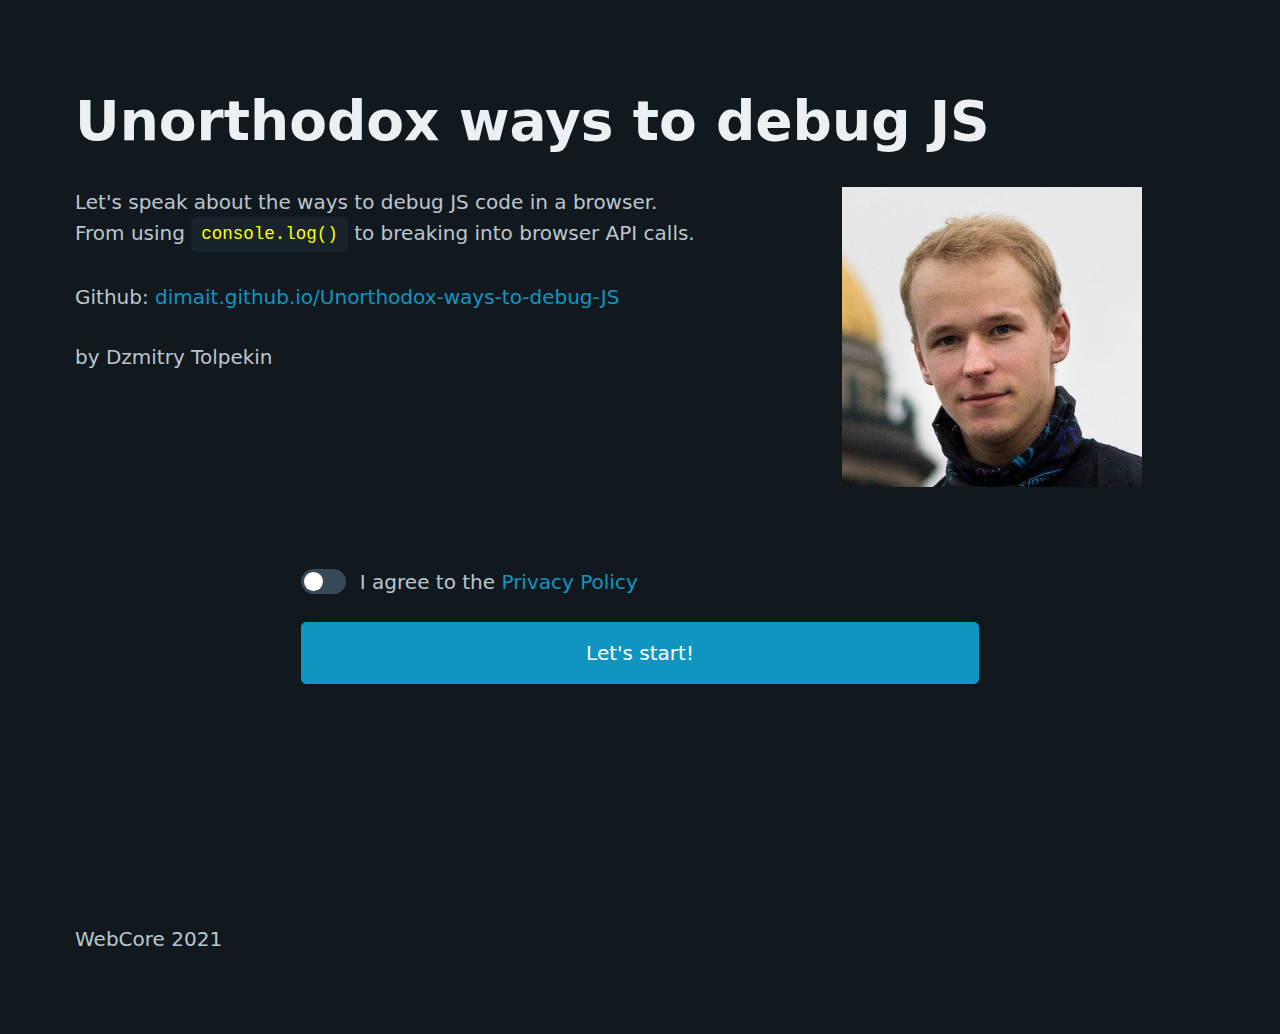
==== index.html @ 3bae3a86 "remove static folder" ====
<!doctype html>
<html lang="en" data-theme="dark">

<head>
  <meta charset="utf-8">
  <title>Unorthodox ways to debug JS</title>
  <meta name="viewport" content="width=device-width, initial-scale=1">
  <link rel="icon" href="icon.png">

  <link rel="stylesheet" href="css/pico.css">
  <link rel="stylesheet" href="css/main.css">
  <script src="js/common.js"></script>

  <style>
    .title {
      font-size: 2.75rem;
    }
  </style>
</head>

<body>
  <main class="container">
    <h1 class="title">Unorthodox ways to debug JS</h1>

    <section>
      <div class="grid">
        <div style="grid-column: 1 / 3">
          <p>
            Let's speak about the ways to debug JS code in a browser.<br>
            From using <code>console.log()</code> to breaking into browser API calls.
          </p>
          <p>Github: <a href="https://dimait.github.io/Unorthodox-ways-to-debug-JS/">dimait.github.io/Unorthodox-ways-to-debug-JS</a></p>
          <p>by Dzmitry Tolpekin</p>
        </div>
        <div>
          <img src="img/me.png" alt="Author pic" style="width: 300px">
        </div>
      </div>
    </section>

    <section>

      <div class="indented">
        <fieldset>
          <label for="terms">
            <input type="checkbox" role="switch" id="terms" name="terms">
            I agree to the <a href="https://www.youtube.com/watch?v=dQw4w9WgXcQ" target="_blank">Privacy Policy</a>
          </label>
        </fieldset>

        <button onclick="next()">Let's start!</button>
      </div>

    </section>
  </main>
  <script src="js/log-debugger.js"></script>

  <footer class="container">
    WebCore 2021
  </footer>
</body>
</html>
---- css/main.css ----
.indented {
  padding-left: 20%;
  padding-right: 20%;
}

code {
  color: yellow;
}

h1, h2 {
  margin-bottom: 1.2rem
}
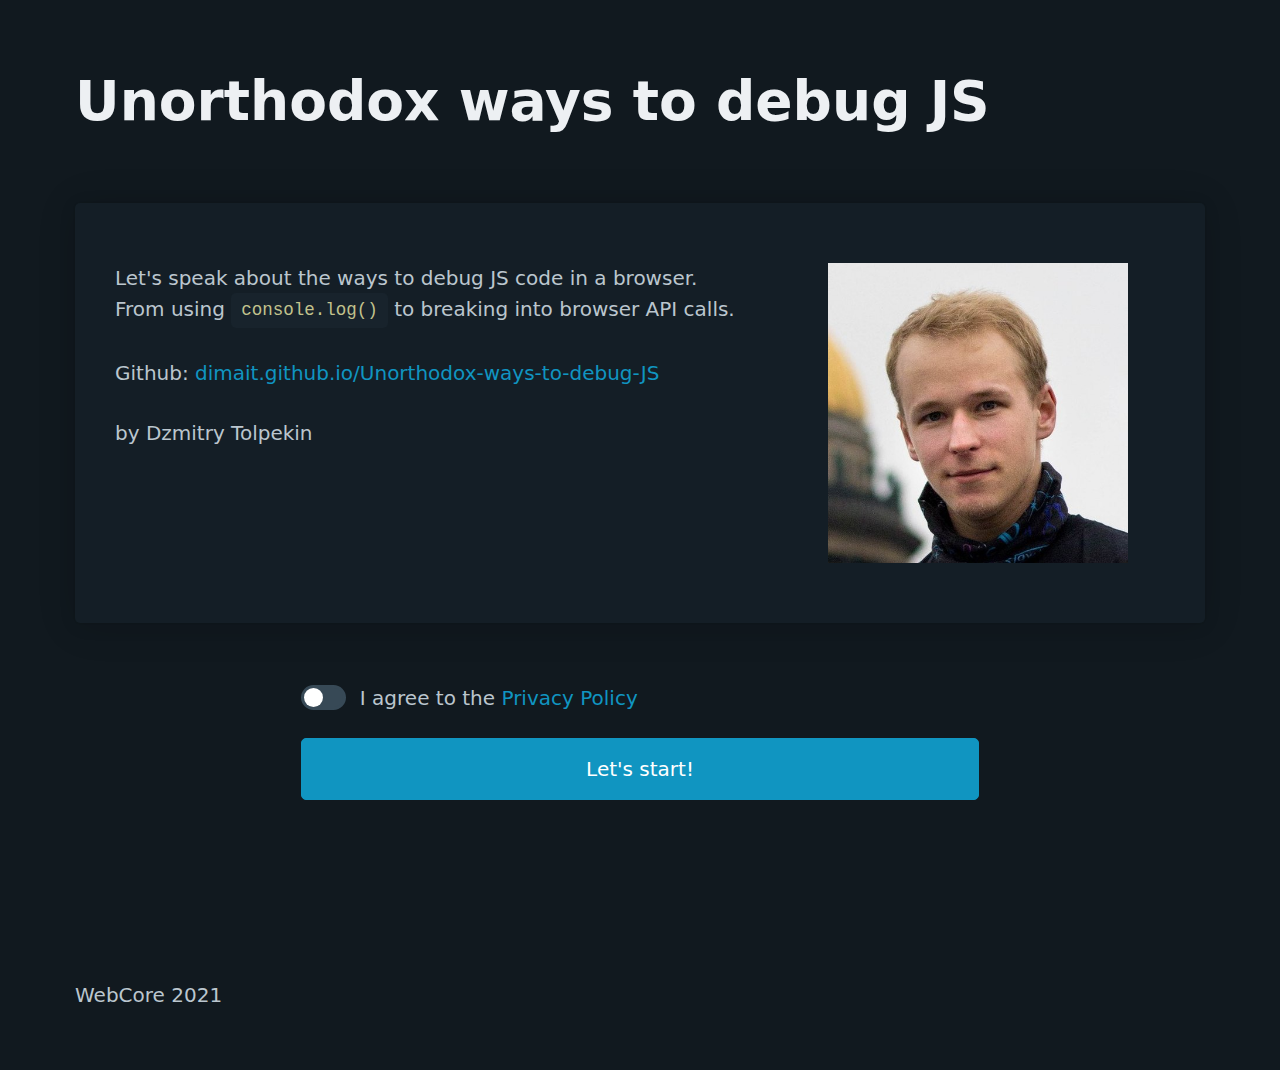
==== commit a14faeac: "<code> styles; other-breakpoints content; breakpoints content" ====
--- a/index.html
+++ b/index.html
@@ -23,19 +23,21 @@
     <h1 class="title">Unorthodox ways to debug JS</h1>
 
     <section>
-      <div class="grid">
-        <div style="grid-column: 1 / 3">
-          <p>
-            Let's speak about the ways to debug JS code in a browser.<br>
-            From using <code>console.log()</code> to breaking into browser API calls.
-          </p>
-          <p>Github: <a href="https://dimait.github.io/Unorthodox-ways-to-debug-JS/">dimait.github.io/Unorthodox-ways-to-debug-JS</a></p>
-          <p>by Dzmitry Tolpekin</p>
+      <article>
+        <div class="grid">
+          <div style="grid-column: 1 / 3">
+            <p>
+              Let's speak about the ways to debug JS code in a browser.<br>
+              From using <code>console.log()</code> to breaking into browser API calls.
+            </p>
+            <p>Github: <a href="https://dimait.github.io/Unorthodox-ways-to-debug-JS/">dimait.github.io/Unorthodox-ways-to-debug-JS</a></p>
+            <p>by Dzmitry Tolpekin</p>
+          </div>
+          <div>
+            <img src="img/me.png" alt="Author pic" style="width: 300px">
+          </div>
         </div>
-        <div>
-          <img src="img/me.png" alt="Author pic" style="width: 300px">
-        </div>
-      </div>
+      </article>
     </section>
 
     <section>
--- a/css/main.css
+++ b/css/main.css
@@ -4,10 +4,44 @@
   padding-right: 20%;
 }
 
-code {
-  color: yellow;
-}
-
 h1, h2 {
   margin-bottom: 1.2rem
 }
+
+code {
+  --code-color: #c2c28c;
+}
+
+code s {
+  color: #a282c5;
+  text-decoration: none;
+}
+
+[data-theme=dark] {
+  --code-value-color: #ffd600;
+}
+
+@media (min-width: 1200px) {
+  body > header,
+  body > main,
+  body > footer,
+  section {
+    --block-spacing-vertical: calc(var(--spacing) * 3);
+  }
+}
+
+article details {
+  margin-top: 2.625rem;
+  border-bottom: none;
+  padding-bottom: 0;
+}
+
+article details summary::after {
+  display: none;
+}
+
+article details summary {
+  line-height: inherit;
+  border-bottom: none;
+  text-decoration: underline;
+}
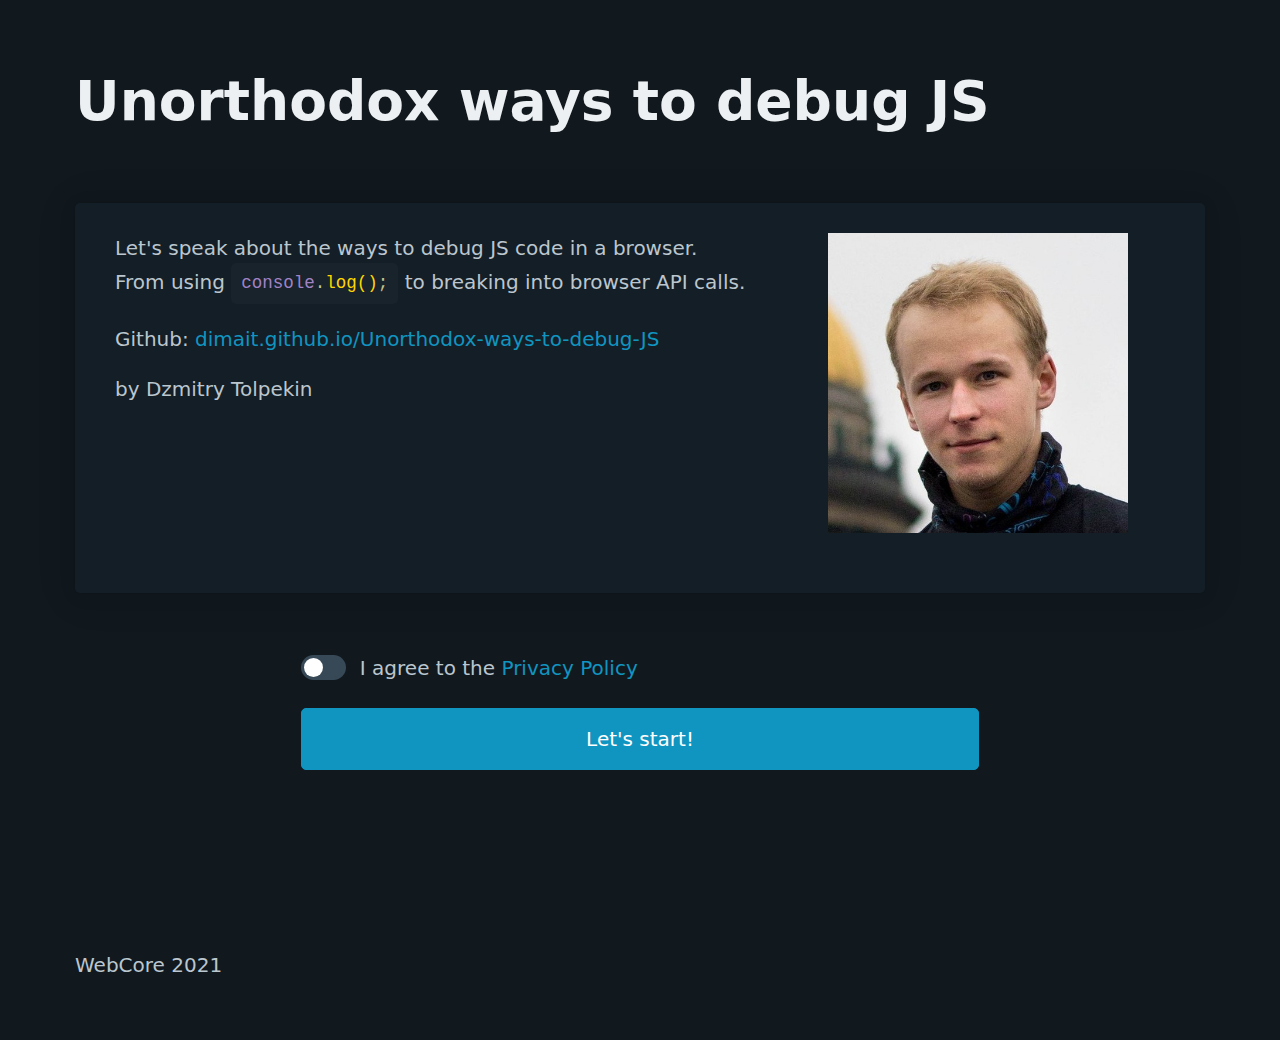
==== commit a9db4d66: "overrides content & overall improvements" ====
--- a/index.html
+++ b/index.html
@@ -9,7 +9,6 @@
 
   <link rel="stylesheet" href="css/pico.css">
   <link rel="stylesheet" href="css/main.css">
-  <script src="js/common.js"></script>
 
   <style>
     .title {
@@ -28,7 +27,7 @@
           <div style="grid-column: 1 / 3">
             <p>
               Let's speak about the ways to debug JS code in a browser.<br>
-              From using <code>console.log()</code> to breaking into browser API calls.
+              From using <code><s>console</s>.<u>log()</u>;</code> to breaking into browser API calls.
             </p>
             <p>Github: <a href="https://dimait.github.io/Unorthodox-ways-to-debug-JS/">dimait.github.io/Unorthodox-ways-to-debug-JS</a></p>
             <p>by Dzmitry Tolpekin</p>
--- a/css/main.css
+++ b/css/main.css
@@ -1,3 +1,6 @@
+:root {
+  --typography-spacing-vertical: 1rem;
+}
 
 .indented {
   padding-left: 20%;
@@ -5,14 +8,25 @@
 }
 
 h1, h2 {
-  margin-bottom: 1.2rem
+  --typography-spacing-vertical: 1.5rem;
+  margin-bottom: 0.7rem;
+}
+
+
+h2 code {
+  font-size: inherit;
 }
 
 code {
+  line-height: 1.5;
   --code-color: #c2c28c;
 }
 
-code s {
+code em { /*comment*/
+  color: #627481;
+}
+
+code s { /*object*/
   color: #a282c5;
   text-decoration: none;
 }
@@ -30,8 +44,11 @@
   }
 }
 
+article {
+  padding-top: 30px;
+}
+
 article details {
-  margin-top: 2.625rem;
   border-bottom: none;
   padding-bottom: 0;
 }
@@ -41,6 +58,7 @@
 }
 
 article details summary {
+  color: var(--primary);
   line-height: inherit;
   border-bottom: none;
   text-decoration: underline;
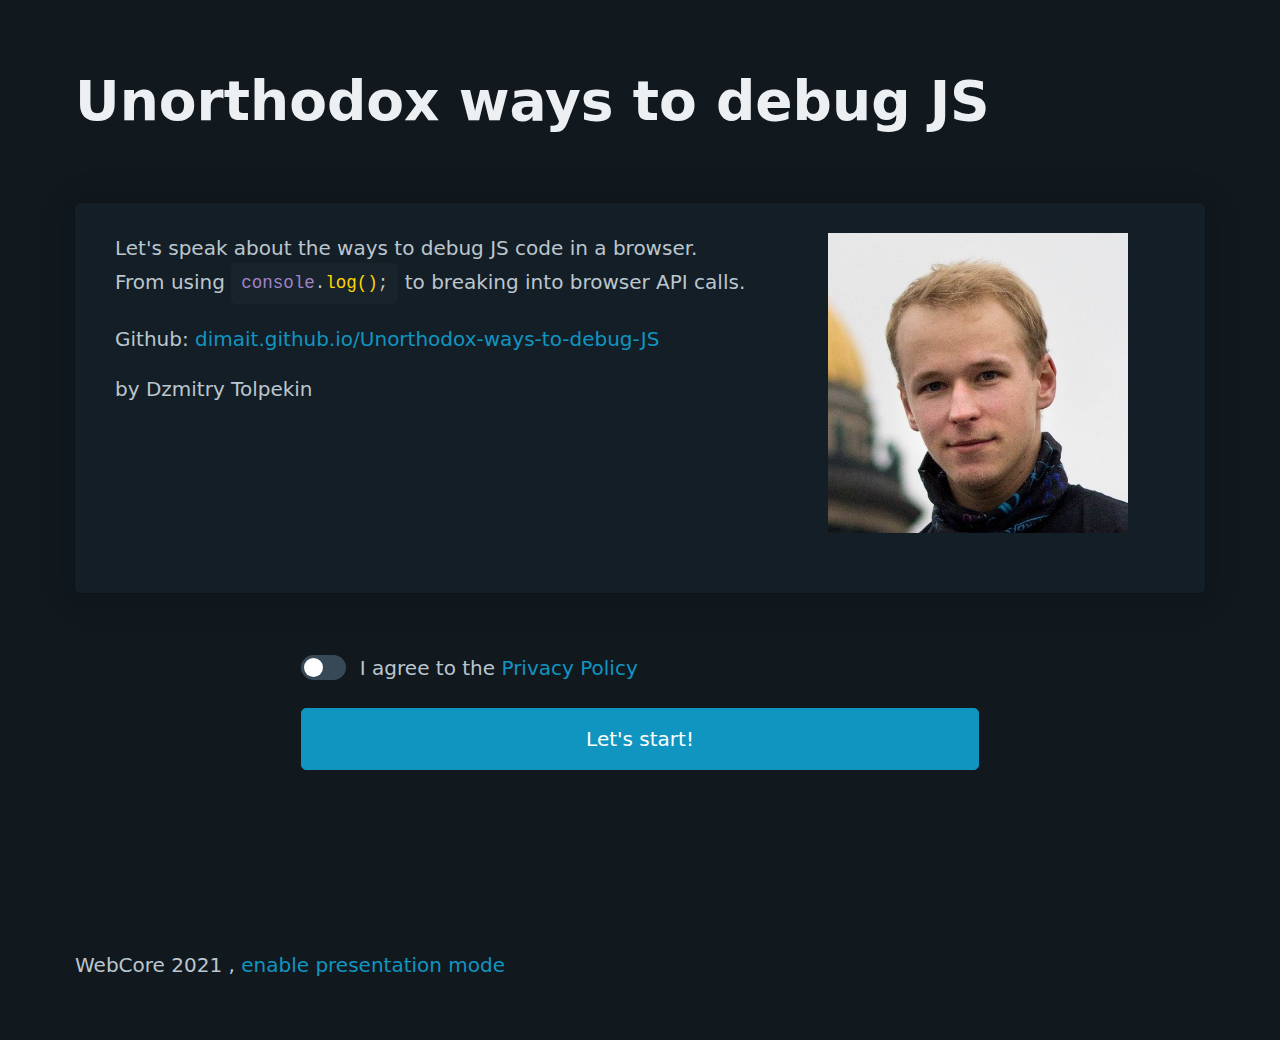
==== commit fe39e825: "add presentation mode" ====
--- a/index.html
+++ b/index.html
@@ -59,5 +59,6 @@
   <footer class="container">
     WebCore 2021
   </footer>
+  <script src="js/mode-switch.js"></script>
 </body>
 </html>
--- a/css/main.css
+++ b/css/main.css
@@ -19,7 +19,7 @@
 
 code {
   line-height: 1.5;
-  --code-color: #c2c28c;
+  --code-color: #c4c4b8;
 }
 
 code em { /*comment*/
